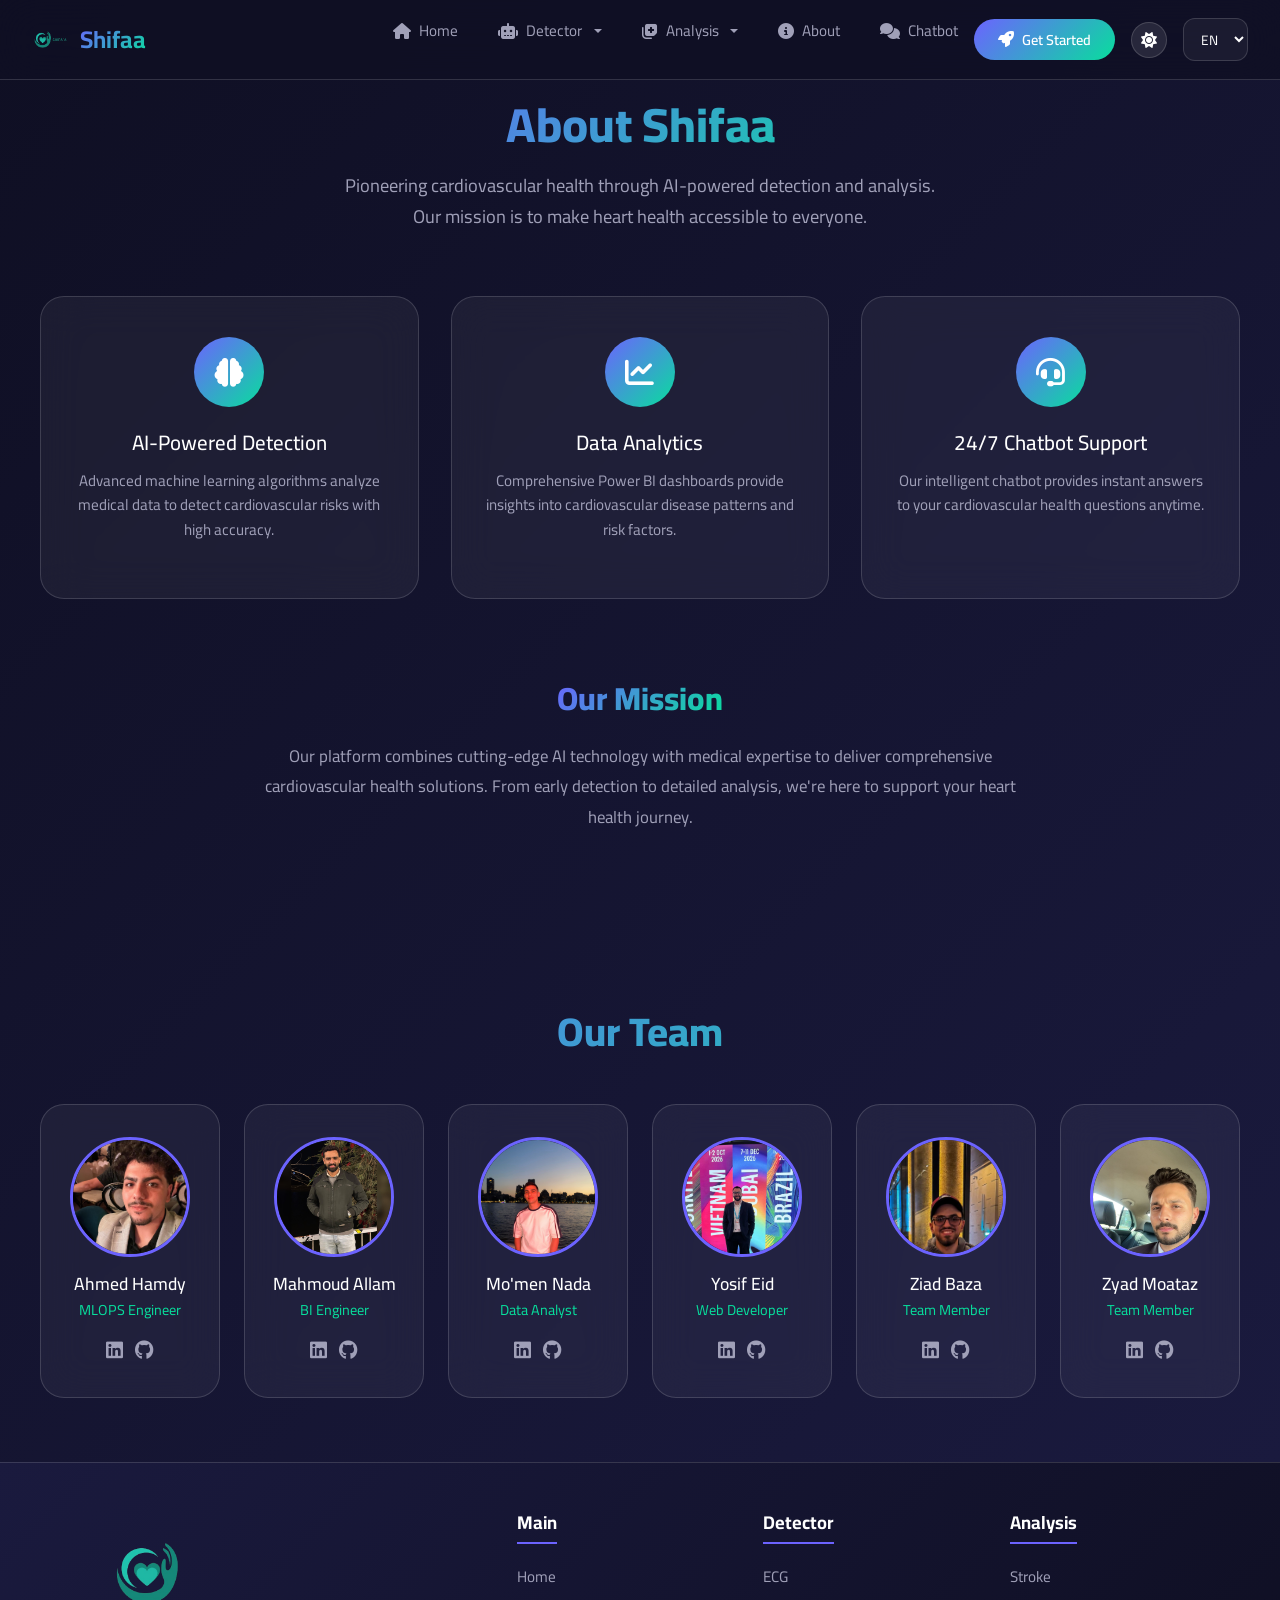
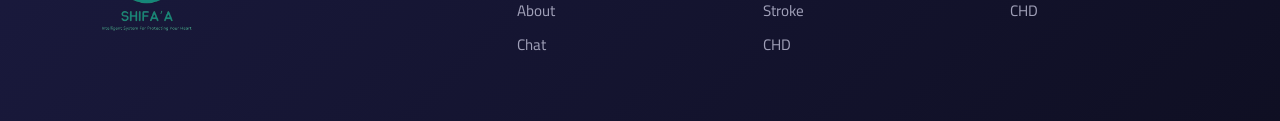
==== Application/templates/about.html @ d57472fa "Initial commit: Shifaa cardiovascular disease prediction platform Flask app with stroke/CHD/ECG-MI p" ====
<!DOCTYPE html>
<html lang="en">

<head>
    <meta charset="utf-8" />
    <title>Shifaa | About</title>
    <link rel="icon" type="image/png" href="../static/images/logo.png">
    <meta name="viewport" content="width=device-width,initial-scale=1" />
    <link rel="canonical" href="about" />
    <link rel="stylesheet" href="https://cdn.jsdelivr.net/npm/bootstrap@5.3.2/dist/css/bootstrap.min.css">
    <link rel="stylesheet" href="https://cdnjs.cloudflare.com/ajax/libs/font-awesome/6.5.1/css/all.min.css"
        integrity="sha512-DTOQO9RWCH3ppGqcWaEA1BIZOC6xxalwEsw9c2QQeAIftl+Vegovlnee1c9QX4TctnWMn13TZye+giMm8e2LwA=="
        crossorigin="anonymous" referrerpolicy="no-referrer" />
    <link rel="preconnect" href="https://fonts.googleapis.com">
    <link rel="preconnect" href="https://fonts.gstatic.com" crossorigin>
    <link href="https://fonts.googleapis.com/css2?family=Cairo:wght@300&display=swap" rel="stylesheet">
    <link rel="stylesheet" href="../static/Styles/detector.css">
    <link rel="stylesheet" href="../static/Styles/about.css">
    <script src="https://cdn.jsdelivr.net/npm/@popperjs/core@2.11.8/dist/umd/popper.min.js" integrity="sha384-I7E8VVD/ismYTF4hNIPjVp/Zjvgyol6VFvRkX/vR+Vc4jQkC+hVqc2pM8ODewa9r" crossorigin="anonymous" defer></script>
    <script src="https://cdn.jsdelivr.net/npm/bootstrap@5.3.2/dist/js/bootstrap.min.js" integrity="sha384-BBtl+eGJRgqQAUMxJ7pMwbEyER4l1g+O15P+16Ep7Q9Q+zqX6gSbd85u4mG4QzX+" crossorigin="anonymous" defer></script>
</head>

<body>
    <div class="home">
        <!-- NavBar -->
        <div class="n-wrapper" id='Navebar'>
            <div class="n-left">
                <div class="n-logo">
                    <img src="../static/images/mLogo.png" />
                    <span>Shifaa</span>
                </div>
            </div>
            <div class="n-right" id="n-right">
                <div class="u-list">
                    <ul>
                        <li><a href="/"><i class="fa-solid fa-house"></i>Home</a></li>
                        <li class="nav-item dropdown">
                            <a class="nav-link dropdown-toggle" href="#" role="button" data-bs-toggle="dropdown" aria-expanded="false">
                                <i class="fa-solid fa-robot"></i>
                                Detector
                            </a>
                            <ul class="dropdown-menu">
                                <li><a class="dropdown-item" href="/ecg_mi">ECG</a></li>
                                <li><a class="dropdown-item" href="/stroke">Stroke</a></li>
                                <li><a class="dropdown-item" href="/chd">CHD</a></li>
                            </ul>
                        </li>
                        <li class="nav-item dropdown">
                            <a class="nav-link dropdown-toggle" href="#" role="button" data-bs-toggle="dropdown" aria-expanded="false">
                                <i class="fa-solid fa-notes-medical"></i>
                                Analysis
                            </a>
                            <ul class="dropdown-menu">
                                <li><a class="dropdown-item" href="/stroke_analysis">Stroke</a></li>
                                <li><a class="dropdown-item" href="/chd_analysis">CHD</a></li>
                            </ul>
                        </li>
                        <li><a href="/about"><i class="fa-solid fa-circle-info"></i>About</a></li>
                        <li><a href="/chat"><i class="fa-solid fa-comments"></i>Chatbot</a></li>
                    </ul>
                </div>
            </div>
            <div class="n-button-wrap">
                <a href="/" class="n-button"><i class="fa-solid fa-rocket"></i> Get Started</a>
                <select class="lang-select">
                    <option value="en" selected>EN</option>
                    <option value="ar">AR</option>
                </select>
            </div>
            <button type="button" class="fa-solid fa-bars" id="menu" aria-label="Open menu"></button>
        </div>

        <!-- About Hero -->
        <div class="About">
            <div class="aboutContainer">
                <div class="aboutHero">
                    <h2 data-lng="aboutHeroTitle">About Shifaa</h2>
                    <p data-lng="aboutHeroDesc">Pioneering cardiovascular health through AI-powered detection and analysis. Our mission is to make heart health accessible to everyone.</p>
                </div>

                <div class="aboutCards">
                    <div class="aboutCard">
                        <div class="icon-wrap"><i class="fa-solid fa-brain"></i></div>
                        <h3 data-lng="aboutCard1Title">AI-Powered Detection</h3>
                        <p data-lng="aboutCard1Desc">Advanced machine learning algorithms analyze medical data to detect cardiovascular risks with high accuracy.</p>
                    </div>
                    <div class="aboutCard">
                        <div class="icon-wrap"><i class="fa-solid fa-chart-line"></i></div>
                        <h3 data-lng="aboutCard2Title">Data Analytics</h3>
                        <p data-lng="aboutCard2Desc">Comprehensive Power BI dashboards provide insights into cardiovascular disease patterns and risk factors.</p>
                    </div>
                    <div class="aboutCard">
                        <div class="icon-wrap"><i class="fa-solid fa-headset"></i></div>
                        <h3 data-lng="aboutCard3Title">24/7 Chatbot Support</h3>
                        <p data-lng="aboutCard3Desc">Our intelligent chatbot provides instant answers to your cardiovascular health questions anytime.</p>
                    </div>
                </div>

                <div class="aboutSection">
                    <h2 class="about-mission-title" data-lng="missionTitle">Our Mission</h2>
                    <p class="about-mission-text" data-lng="missionDesc">Our platform combines cutting-edge AI technology with medical expertise to deliver comprehensive cardiovascular health solutions. From early detection to detailed analysis, we're here to support your heart health journey.</p>
                </div>

                <!-- Team Section -->
                <div class="teamSection">
                    <h2 data-lng="teamTitle">Our Team</h2>
                    <div class="teamGrid">
                        <div class="teamMember">
                            <img src="../static/images/Ahmed%20Hamdy.jpeg" alt="Ahmed Hamdy" class="team-avatar-img">
                            <h4>Ahmed Hamdy</h4>
                            <p>MLOPS Engineer</p>
                            <div class="social-links">
                                <a href="#"><i class="fa-brands fa-linkedin"></i></a>
                                <a href="#"><i class="fa-brands fa-github"></i></a>
                            </div>
                        </div>
                        <div class="teamMember">
                            <img src="../static/images/Mahmoud%20Allam.jpeg" alt="Mahmoud Allam" class="team-avatar-img">
                            <h4>Mahmoud Allam</h4>
                            <p>BI Engineer</p>
                            <div class="social-links">
                                <a href="#"><i class="fa-brands fa-linkedin"></i></a>
                                <a href="#"><i class="fa-brands fa-github"></i></a>
                            </div>
                        </div>
                        <div class="teamMember">
                            <img src="../static/images/Mo'men%20Nada.jpeg" alt="Mo'men Nada" class="team-avatar-img">
                            <h4>Mo'men Nada</h4>
                            <p>Data Analyst</p>
                            <div class="social-links">
                                <a href="#"><i class="fa-brands fa-linkedin"></i></a>
                                <a href="#"><i class="fa-brands fa-github"></i></a>
                            </div>
                        </div>
                        <div class="teamMember">
                            <img src="../static/images/Yosif%20Eid.jpeg" alt="Yosif Eid" class="team-avatar-img">
                            <h4>Yosif Eid</h4>
                            <p>Web Developer</p>
                            <div class="social-links">
                                <a href="#"><i class="fa-brands fa-linkedin"></i></a>
                                <a href="#"><i class="fa-brands fa-github"></i></a>
                            </div>
                        </div>
                        <div class="teamMember">
                            <img src="../static/images/Ziad%20Baza.jpeg" alt="Ziad Baza" class="team-avatar-img">
                            <h4>Ziad Baza</h4>
                            <p>Team Member</p>
                            <div class="social-links">
                                <a href="#"><i class="fa-brands fa-linkedin"></i></a>
                                <a href="#"><i class="fa-brands fa-github"></i></a>
                            </div>
                        </div>
                        <div class="teamMember">
                            <img src="../static/images/Zyad%20Moataz.jfif" alt="Zyad Moataz" class="team-avatar-img">
                            <h4>Zyad Moataz</h4>
                            <p>Team Member</p>
                            <div class="social-links">
                                <a href="#"><i class="fa-brands fa-linkedin"></i></a>
                                <a href="#"><i class="fa-brands fa-github"></i></a>
                            </div>
                        </div>
                    </div>
                </div>
            </div>
        </div>

        <!-- Footer -->
        <div class="footer">
            <div class="footer-container">
                <div class="left">
                    <img src="../static/images/logo2.png" alt="Shifaa Logo" />
                </div>
                <div class="mid">
                    <h5>Main</h5>
                    <ul>
                        <li><a href="/">Home</a></li>
                        <li><a href="/about">About</a></li>
                        <li><a href="/chat">Chat</a></li>
                    </ul>
                </div>
                <div class="right">
                    <h5>Detector</h5>
                    <ul>
                        <li><a href="/ecg_mi">ECG</a></li>
                        <li><a href="/stroke">Stroke</a></li>
                        <li><a href="/chd">CHD</a></li>
                    </ul>
                </div>
                <div class="right">
                    <h5>Analysis</h5>
                    <ul>
                        <li><a href="/stroke_analysis">Stroke</a></li>
                        <li><a href="/chd_analysis">CHD</a></li>
                    </ul>
                </div>
            </div>
        </div>
    </div>
    <script src="../static/Scripts/script.js"></script>
</body>
</html>
---- Application/static/Styles/detector.css ----
/* Modern Detector Page Styles */

:root {
  --primary: #6c63ff;
  --primary-dark: #5a52d5;
  --primary-light: #8b83ff;
  --accent: #08de9d;
  --accent-teal: #08de9d;
  --accent-light: #8b83ff;
  --border-color: rgba(255, 255, 255, 0.15);
  --bg-surface: rgba(255, 255, 255, 0.05);
  --bg-primary: #0f0f23;
  --bg-secondary: #1a1a3e;
  --bg-card: rgba(255, 255, 255, 0.05);
  --bg-glass: rgba(255, 255, 255, 0.1);
  --bg-glass-hover: rgba(255, 255, 255, 0.15);
  --text-primary: #ffffff;
  --text-secondary: #a0a0b8;
  --text-muted: #5a5a7a;
  --border-glass: rgba(255, 255, 255, 0.15);
  --shadow-sm: 0 2px 8px rgba(0, 0, 0, 0.3);
  --shadow-md: 0 4px 20px rgba(0, 0, 0, 0.4);
  --shadow-lg: 0 8px 40px rgba(0, 0, 0, 0.5);
  --shadow-glass: 0 8px 32px rgba(0, 0, 0, 0.3);
  --gradient-primary: linear-gradient(135deg, #6c63ff, #08de9d);
  --gradient-hero: linear-gradient(135deg, #1a1a3e 0%, #0f0f23 50%, #1a0a2e 100%);
  --gradient-card: linear-gradient(145deg, rgba(255,255,255,0.08), rgba(255,255,255,0.02));
  --radius-sm: 12px;
  --radius-md: 16px;
  --radius-lg: 24px;
  --transition: all 0.3s cubic-bezier(0.4, 0, 0.2, 1);
}

/* Icon wrap size control - for form headers */
.icon-wrap {
  width: 56px;
  height: 56px;
  display: flex;
  align-items: center;
  justify-content: center;
}

/* Default SVG icon size in icon-wrap */
.icon-wrap svg {
  width: 36px;
  height: 36px;
  max-width: 100%;
  max-height: 100%;
}

/* Home page service icons - larger */
.home-icons .icon-wrap {
  width: 64px;
  height: 64px;
}

.home-icons .icon-wrap svg {
  width: 48px;
  height: 48px;
}

/* Navbar icon cap */
.n-wrapper i {
  font-size: 1rem;
  line-height: 1;
}

* {
  margin: 0;
  padding: 0;
  box-sizing: border-box;
}

html {
  /* Prevent fixed navbar (80px) from hiding scroll targets */
  scroll-padding-top: 90px;
}

body {
  width: 100%;
  min-height: 100vh;
  display: block;
  background: var(--bg-primary);
  color: var(--text-primary);
  font-family: 'Cairo', sans-serif;
  -webkit-font-smoothing: antialiased;
  scroll-behavior: smooth;
}

/* Main wrapper — overflow-x clipped here, NOT on body, to avoid iOS Safari
   bug where overflow:hidden on body silently eats touch events below the fold */
.home {
  width: 100%;
  overflow-x: hidden;
  display: flex;
  flex-direction: column;
  min-height: 100vh;
}

::-webkit-scrollbar {
  width: 8px;
}
::-webkit-scrollbar-track {
  background: var(--bg-primary);
}
::-webkit-scrollbar-thumb {
  background: var(--primary);
  border-radius: 4px;
}

/* Navbar */
.n-wrapper {
  height: 80px;
  width: 100%;
  display: flex;
  justify-content: space-between;
  align-items: center;
  padding: 0 2rem;
  position: fixed;
  top: 0;
  left: 0;
  z-index: 999;
  background: rgba(15, 15, 35, 0.8);
  backdrop-filter: blur(20px);
  -webkit-backdrop-filter: blur(20px);
  border-bottom: 1px solid var(--border-glass);
  transition: var(--transition);
}

.n-wrapper.scrolled {
  background: rgba(15, 15, 35, 0.95);
  box-shadow: var(--shadow-md);
}

.n-left {
  flex: 2;
  align-items: center;
  display: flex;
  gap: 1.5rem;
}

.n-logo {
  display: flex;
  align-items: center;
  justify-content: center;
  gap: 0.5rem;
}

.n-logo img {
  width: 40px;
  height: 40px;
  border-radius: 12px;
  object-fit: cover;
}

.n-logo span {
  font-size: 1.5rem;
  font-weight: 700;
  background: var(--gradient-primary);
  -webkit-background-clip: text;
  -webkit-text-fill-color: transparent;
  background-clip: text;
}

.u-list {
  flex: 10;
}

.u-list > ul {
  display: flex;
  gap: 0.5rem;
  list-style: none;
  align-items: center;
}

.u-list > ul > li > a {
  text-decoration: none;
  color: var(--text-secondary);
  padding: 0.5rem 1rem;
  border-radius: var(--radius-sm);
  transition: var(--transition);
  font-size: 0.95rem;
  display: flex;
  align-items: center;
  gap: 0.5rem;
}

.u-list > ul > li > a:hover {
  color: var(--text-primary);
  background: var(--bg-glass);
  transform: translateY(-1px);
}

.n-button-wrap {
  display: flex;
  align-items: center;
  gap: 1rem;
}

.n-button {
  background: var(--gradient-primary);
  color: white;
  border: none;
  padding: 0.6rem 1.5rem;
  border-radius: 50px;
  font-size: 0.9rem;
  font-weight: 600;
  cursor: pointer;
  transition: var(--transition);
  text-decoration: none;
  display: inline-flex;
  align-items: center;
  gap: 0.5rem;
}

.n-button:hover {
  transform: translateY(-2px);
  box-shadow: 0 4px 15px rgba(108, 99, 255, 0.4);
}

.lang-select {
  background: rgba(255, 255, 255, 0.05);
  color: var(--text-primary);
  border: 1px solid var(--border-glass);
  padding: 0.4rem 0.8rem;
  border-radius: var(--radius-sm);
  font-size: 0.85rem;
  cursor: pointer;
  outline: none;
  transition: var(--transition);
}

.lang-select:focus {
  border-color: var(--primary);
  box-shadow: 0 0 0 2px rgba(108, 99, 255, 0.2);
}

.lang-select option {
  background: var(--bg-secondary);
  color: white;
}

#menu {
  display: none;
  font-size: 1.5rem;
  color: var(--text-primary);
  cursor: pointer;
  background: none;
  border: none;
  padding: 0.5rem;
  border-radius: var(--radius-sm);
  transition: var(--transition);
}

#menu:hover {
  background: var(--bg-glass);
}

/* Bootstrap dropdown dark theme override */
.dropdown-menu {
  background: rgba(15, 15, 35, 0.98);
  border: 1px solid var(--border-glass);
  backdrop-filter: blur(20px);
  -webkit-backdrop-filter: blur(20px);
  box-shadow: var(--shadow-glass);
  border-radius: var(--radius-md);
}

.dropdown-menu .dropdown-item {
  color: var(--text-secondary);
  font-family: 'Cairo', sans-serif;
  padding: 0.6rem 1.2rem;
  transition: var(--transition);
}

.dropdown-menu .dropdown-item:hover,
.dropdown-menu .dropdown-item:focus {
  background: var(--bg-glass);
  color: var(--text-primary);
  border-radius: var(--radius-sm);
}

.intro-svg {
  width: 450px;
  height: auto;
}

/* Hero Section */
.intro {
  display: flex;
  height: 100vh;
  min-height: 700px;
  width: 100%;
  position: relative;
  overflow: hidden;
  background: linear-gradient(135deg, rgba(15,15,35,0.95), rgba(26,26,62,0.95));
}

.intro::before {
  content: '';
  position: absolute;
  top: -50%;
  right: -10%;
  width: 600px;
  height: 600px;
  background: radial-gradient(circle, rgba(108, 99, 255, 0.15), transparent 70%);
  border-radius: 50%;
  z-index: 0;
}

.intro::after {
  content: '';
  position: absolute;
  bottom: -30%;
  left: -5%;
  width: 400px;
  height: 400px;
  background: radial-gradient(circle, rgba(8, 222, 157, 0.1), transparent 70%);
  border-radius: 50%;
  z-index: 0;
}

.flex-item {
  position: relative;
  z-index: 1;
}

.i-left {
  display: flex;
  flex: 7;
  flex-direction: column;
  justify-content: center;
  padding: 2rem 4rem;
  gap: 1.5rem;
}

.i-name {
  display: flex;
  flex-direction: column;
  gap: 0.8rem;
}

.i-name > span:nth-child(1) {
  font-size: 3.5rem;
  font-weight: 800;
  letter-spacing: -0.5px;
  background: linear-gradient(135deg, #ffffff 0%, #6c63ff 50%, #08de9d 100%);
  -webkit-background-clip: text;
  -webkit-text-fill-color: transparent;
  background-clip: text;
  line-height: 1.2;
}

.i-name > span:nth-child(2) {
  font-size: 3.5rem;
  font-weight: 800;
  letter-spacing: -0.5px;
  background: linear-gradient(135deg, #08de9d, #0ea5e9);
  -webkit-background-clip: text;
  -webkit-text-fill-color: transparent;
  background-clip: text;
  line-height: 1.2;
}

.i-name > span:nth-child(3) {
  font-size: 1.15rem;
  color: var(--text-secondary);
  max-width: 500px;
  line-height: 1.7;
  margin-top: 0.5rem;
}

.i-button {
  width: fit-content;
  padding: 0.9rem 2.5rem;
  background: var(--gradient-primary);
  border-radius: 50px;
  font-size: 1.1rem;
  font-weight: 600;
  color: white;
  border: none;
  cursor: pointer;
  transition: var(--transition);
  text-decoration: none;
  display: inline-flex;
  align-items: center;
  gap: 0.5rem;
  margin-top: 1rem;
  position: relative; /* needed so ::before shine is contained */
  overflow: hidden;
}

.i-button::before {
  content: '';
  position: absolute;
  top: 0;
  left: -100%;
  width: 100%;
  height: 100%;
  background: linear-gradient(90deg, transparent, rgba(255,255,255,0.2), transparent);
  transition: 0.5s;
}

.i-button:hover::before {
  left: 100%;
}

.i-button:hover {
  transform: translateY(-3px);
  box-shadow: 0 8px 25px rgba(108, 99, 255, 0.4);
}

.i-right {
  flex: 5;
  position: relative;
  display: flex;
  align-items: center;
  justify-content: center;
}

.i-right::before {
  content: '';
  position: absolute;
  width: 450px;
  height: 450px;
  background: var(--gradient-primary);
  border-radius: 50%;
  filter: blur(80px);
  opacity: 0.3;
  z-index: 0;
}

#introImg {
  width: 450px;
  height: auto;
  position: relative;
  z-index: 1;
  animation: float 6s ease-in-out infinite;
}

@keyframes float {
  0%, 100% { transform: translateY(0px); }
  50% { transform: translateY(-20px); }
}

/* Services */
#Services {
  padding: 5rem 2rem;
  display: flex;
  flex-direction: column;
  align-items: center;
  position: relative;
}

#Services::before {
  content: '';
  position: absolute;
  top: 0;
  left: 0;
  right: 0;
  height: 1px;
  background: linear-gradient(90deg, transparent, var(--primary), transparent);
}

.Services-Sheader {
  text-align: center;
  margin-bottom: 3rem;
  padding-top: 5rem;
}

.Services-Sheader .Services-h {
  font-size: 2.5rem;
  font-weight: 800;
  background: var(--gradient-primary);
  -webkit-background-clip: text;
  -webkit-text-fill-color: transparent;
  background-clip: text;
  margin-bottom: 0.5rem;
}

.Services-Sheader .Services-p {
  font-size: 1.15rem;
  color: var(--text-secondary);
  font-weight: 400;
}

.Services-container {
  display: grid;
  grid-template-columns: repeat(2, 1fr);
  gap: 2rem;
  max-width: 1200px;
  width: 100%;
}

.oneServices {
  background: var(--bg-card);
  backdrop-filter: blur(20px);
  border: 1px solid var(--border-glass);
  border-radius: var(--radius-lg);
  padding: 2rem 1.5rem;
  display: flex;
  flex-direction: column;
  align-items: center;
  text-align: center;
  transition: var(--transition);
  position: relative;
  overflow: hidden;
}

.oneServices::before {
  content: '';
  position: absolute;
  top: 0;
  left: 0;
  right: 0;
  height: 3px;
  background: var(--gradient-primary);
  opacity: 0;
  transition: var(--transition);
}

.oneServices:hover {
  transform: translateY(-8px);
  background: var(--bg-glass-hover);
  border-color: rgba(108, 99, 255, 0.3);
  box-shadow: 0 12px 40px rgba(108, 99, 255, 0.15);
}

.oneServices:hover::before {
  opacity: 1;
}

.Services-header {
  font-size: 1.3rem;
  font-weight: 700;
  color: var(--text-primary);
  margin-top: 0.5rem;
  margin-bottom: 0.5rem;
}

.Services-details {
  color: var(--text-secondary);
  font-size: 0.9rem;
  line-height: 1.6;
  max-width: 250px;
}

.S-btn,
a.S-btn {
  margin-top: 1.2rem;
  padding: 0.6rem 1.8rem;
  background: transparent;
  border: 1px solid var(--primary);
  color: var(--primary-light);
  border-radius: 50px;
  font-size: 0.9rem;
  font-weight: 600;
  cursor: pointer;
  transition: var(--transition);
  text-decoration: none;
  display: inline-block;
  text-align: center;
}

.S-btn:hover {
  background: var(--gradient-primary);
  color: white;
  border-color: transparent;
  transform: translateY(-2px);
  box-shadow: 0 4px 15px rgba(108, 99, 255, 0.3);
}

/* Form */
.stroke-form-wrapper {
  display: flex;
  justify-content: center;
  padding: 2rem;
}

.stroke-form-card {
  max-width: 600px;
  width: 100%;
  padding: 2.5rem;
  border-radius: var(--radius-lg);
  background: var(--bg-card);
  backdrop-filter: blur(20px);
  border: 1px solid var(--border-glass);
  box-shadow: var(--shadow-glass);
}

.form-header {
  text-align: center;
  margin-bottom: 1.5rem;
}

.form-group {
  margin-bottom: 1rem;
}

.form-group label {
  color: var(--text-secondary);
  font-size: 1rem;
  font-weight: 600;
  margin-bottom: 0.4rem;
  align-self: flex-start;
  display: flex;
  align-items: center;
  gap: 5px;
  min-height: 25px;
}

.form-group label i {
  color: var(--accent-teal);
}

.form-group input,
.form-group select {
  width: 100%;
  padding: 0.8rem 1.2rem;
  border-radius: var(--radius-sm);
  border: 1px solid rgba(255, 255, 255, 0.3);
  background: rgba(255, 255, 255, 0.12);
  color: var(--text-primary);
  font-size: 1rem;
  font-family: inherit;
  margin-top: 0.3rem;
  transition: border-color 0.3s ease, box-shadow 0.3s ease;
  outline: none;
  min-height: 45px;
}

.form-group select {
  background-color: #1a1a3e;
  cursor: pointer;
}

.form-group select option {
  background-color: #1a1a3e;
  color: var(--text-primary);
}

.form-group input:focus,
.form-group select:focus {
  border-color: var(--primary);
  box-shadow: 0 0 0 3px rgba(108, 99, 255, 0.2);
  color: var(--text-primary);
  background-color: rgba(255, 255, 255, 0.18);
  outline: none;
}

.form-group select:focus {
  background-color: #1a1a3e;
}

.form-group input::placeholder {
  color: var(--text-muted);
}

/* Hide browser number-input spin buttons so they don't clash with dark theme */
.form-group input[type="number"]::-webkit-outer-spin-button,
.form-group input[type="number"]::-webkit-inner-spin-button {
  -webkit-appearance: none;
  margin: 0;
}
.form-group input[type="number"] {
  -moz-appearance: textfield;
}

.form-submit-btn,
.submit-btn {
  width: 100%;
  padding: 1rem;
  border-radius: var(--radius-sm);
  background: var(--gradient-primary);
  color: white;
  border: none;
  font-size: 1rem;
  font-weight: 700;
  cursor: pointer;
  transition: var(--transition);
  margin-top: 1.5rem;
  display: flex;
  align-items: center;
  justify-content: center;
  gap: 0.5rem;
}

.form-submit-btn:hover,
.submit-btn:hover {
  box-shadow: 0 6px 20px rgba(108, 99, 255, 0.3);
  transform: translateY(-2px);
}

/* Result */
.Result {
  display: flex;
  flex-direction: column;
  align-items: center;
  padding: 3rem 2rem;
  position: relative;
}

.Result h1 {
  font-size: 2rem;
  font-weight: 800;
  margin-bottom: 1.5rem;
  background: var(--gradient-primary);
  -webkit-background-clip: text;
  -webkit-text-fill-color: transparent;
  background-clip: text;
  display: block;
}

.checkResult {
  width: 80%;
  max-width: 700px;
  min-height: 150px;
  padding: 2rem;
  border-radius: var(--radius-lg);
  background: var(--bg-glass);
  backdrop-filter: blur(20px);
  border: 1px solid var(--border-glass);
  box-shadow: var(--shadow-glass);
}

.checkResult p {
  font-size: 1.15rem;
  color: var(--text-primary);
  line-height: 1.6;
  font-weight: 600;
}

/* Doctor Cards */
.doctors {
  max-width: 1200px;
  margin: 0 auto;
  padding-top: 3rem;
  width: 100%;
}

.doctorsContainer {
  display: flex;
  flex-direction: column;
  align-items: center;
  justify-content: center;
  width: 100%;
}

.doctors-heading {
  font-size: 2.5rem;
  margin-top: 2rem;
  background: var(--gradient-primary);
  -webkit-background-clip: text;
  -webkit-text-fill-color: transparent;
  background-clip: text;
}

.doctors-title {
  font-size: 3rem;
  margin-top: -1rem;
  color: var(--text-primary);
}

.doctors-title span {
  color: var(--accent);
}

.doctor-price {
  color: var(--accent) !important;
  font-weight: 700;
}

/* Hero Section */
.hero-cta {
  display: flex;
  gap: 0.9rem;
  flex-wrap: wrap;
  margin-top: 0.2rem;
}

.btn-ai-doctor {
  border-radius: 50px;
  padding: 0.9rem 1.6rem;
  color: #00e5b0;
  border: 1px solid rgba(0,229,176,0.55);
  text-decoration: none;
  backdrop-filter: blur(10px);
  background: rgba(0,229,176,0.04);
  transition: var(--transition);
  font-size: 0.95rem;
  font-weight: 600;
}

.btn-ai-doctor:hover {
  background: rgba(0,229,176,0.1);
  transform: translateY(-2px);
}

.hero-trust {
  display: flex;
  gap: 0.75rem;
  flex-wrap: wrap;
  margin-top: 1.1rem;
}

.trust-card {
  padding: 0.6rem 0.85rem;
  border-radius: 16px;
  border: 1px solid rgba(255,255,255,0.12);
  background: rgba(255,255,255,0.04);
  backdrop-filter: blur(10px);
  display: flex;
  align-items: center;
  gap: 0.5rem;
  font-size: 0.9rem;
}

.trust-card span {
  font-weight: 700;
  color: var(--text-primary);
}

/* Slider */
.swiper-container {
  width: 90%;
  max-width: 1200px;
  margin: 2rem auto 0;
  overflow: visible;
}

.swiper-slide {
  background: var(--bg-card);
  backdrop-filter: blur(20px);
  border: 1px solid var(--border-glass);
  border-radius: var(--radius-lg);
  overflow: hidden;
  height: auto;
  transition: var(--transition);
  display: flex;
  flex-direction: column;
  align-items: center;
}

.swiper-slide:hover {
  transform: translateY(-8px) scale(1.02);
  box-shadow: var(--shadow-lg);
  border-color: rgba(108, 99, 255, 0.3);
}

.swiper-slide img {
  width: 100%;
  height: 200px;
  object-fit: cover;
  border-bottom: 1px solid var(--border-glass);
}

.swiper-slide .card-content {
  padding: 1.5rem;
  text-align: center;
  width: 100%;
}

.card-content h2 {
  font-size: 1.2rem;
  font-weight: 700;
  color: var(--text-primary);
  margin-bottom: 0.8rem;
}

.card-content p {
  color: var(--text-secondary);
  font-size: 0.9rem;
  margin-bottom: 0.3rem;
}

.card-btn {
  background: var(--gradient-primary);
  color: white;
  border: none;
  border-radius: var(--radius-sm);
  width: 100%;
  height: 42px;
  font-weight: 600;
  font-size: 0.95rem;
  cursor: pointer;
  transition: var(--transition);
  margin-top: 1rem;
}

.card-btn:hover {
  box-shadow: 0 4px 15px rgba(108, 99, 255, 0.4);
  transform: translateY(-2px);
}

.swiper-pagination {
  position: relative;
  bottom: -30px;
}

.swiper-pagination-bullet {
  background: var(--primary) !important;
  width: 10px;
  height: 10px;
  opacity: 0.4;
}

.swiper-pagination-bullet-active {
  opacity: 1;
  box-shadow: 0 0 8px rgba(108, 99, 255, 0.6);
}

/* Image Upload (ECG) */
#imageUpload {
  width: 100%;
  max-width: 280px;
  margin: 0 auto;
  padding: 0.7rem;
  border-radius: var(--radius-md);
  border: 1px solid var(--border-glass);
  background: var(--bg-card);
  color: var(--text-secondary);
  cursor: pointer;
  transition: var(--transition);
}

#imageUpload:hover {
  border-color: rgba(108, 99, 255, 0.7);
  background: var(--bg-glass);
}

#previewImage {
  max-height: 200px;
  border-radius: var(--radius-md);
  box-shadow: var(--shadow-md);
  margin: 1rem auto 0;
  display: none;
  width: 100%;
  object-fit: contain;
}

.ecg-upload-label {
  display: inline-flex;
  align-items: center;
  justify-content: center;
  gap: 10px;
  cursor: pointer;
  padding: 0.9rem 1.2rem;
  border-radius: var(--radius-md);
  border: 2px dashed var(--border-color);
  background: rgba(255,255,255,0.04);
  color: var(--text-secondary);
  width: 100%;
  max-width: 420px;
  margin: 0 auto 0.75rem;
  transition: var(--transition);
}

.ecg-upload-label i {
  color: var(--accent-teal);
  font-size: 1.35rem;
}

.ecg-upload-label span {
  font-weight: 700;
}

.ecg-upload-label:hover {
  border-color: var(--primary);
  background: rgba(255,255,255,0.08);
}

.upload-meta {
  margin-top: 0.5rem;
  font-size: 0.92rem;
  color: var(--text-secondary);
  min-height: 1.2em;
  text-align: center;
}

.upload-meta[data-type="error"] {
  color: #fb7185;
}

.upload-meta[data-type="ok"] {
  color: #34d399;
}

.form-group.drag-over {
  outline: 2px solid rgba(108, 99, 255, 0.35);
  outline-offset: 4px;
}

.preview-wrap {
  width: 100%;
  display: flex;
  justify-content: center;
}


/* ECG form specific styles */
.stroke-form-icon {
    width: 60px;
    height: 60px;
}

.ecg-form-title {
    margin-bottom: 1.5rem;
    color: var(--text-primary);
    font-size: 1.4rem;
    text-align: center;
}

.ecg-upload-group {
    margin-bottom: 1.5rem;
    text-align: center;
}

/* Footer */
.footer {
  width: 100%;
  background: linear-gradient(135deg, var(--bg-secondary), var(--bg-primary));
  border-top: 1px solid var(--border-glass);
}

.footer-container {
  display: grid;
  grid-template-columns: 2fr 1fr 1fr 1fr;
  gap: 3rem;
  max-width: 1200px;
  margin: 0 auto;
  padding: 3rem 2rem;
  align-items: start;
}

.footer .left {
  display: flex;
  flex-direction: column;
  align-items: flex-start;
  gap: 0.5rem;
}

.footer .left img {
  width: 150px;
  height: auto;
}

.footer .mid h5,
.footer .right h5 {
  font-size: 1.15rem;
  font-weight: 700;
  color: var(--text-primary);
  margin-bottom: 1.2rem;
  padding-bottom: 0.5rem;
  border-bottom: 2px solid var(--primary);
  display: inline-block;
}

.footer .mid ul,
.footer .right ul {
  list-style: none;
  padding: 0;
}

.footer .mid li,
.footer .right li {
  margin-bottom: 0.6rem;
}

.footer .mid a,
.footer .right a {
  color: var(--text-secondary);
  text-decoration: none;
  transition: var(--transition);
  font-size: 0.95rem;
}

.footer .mid a:hover,
.footer .right a:hover {
  color: var(--accent-teal);
  padding-left: 5px;
}

.chart-divider svg {
    max-width: 100%;
    height: auto;
}

/* How Detector Works Section */
.Detector-work {
    padding: 5rem 2rem;
    display: flex;
    justify-content: center;
    background: var(--bg-primary);
}

.dtwContainer {
    max-width: 1200px;
    width: 100%;
}

.dtwContainer h1 {
    text-align: center;
    font-size: 2.5rem;
    font-weight: 800;
    background: var(--gradient-primary);
    -webkit-background-clip: text;
    -webkit-text-fill-color: transparent;
    background-clip: text;
    margin-bottom: 3rem;
}

.dtwBody {
    display: flex;
    flex-direction: column;
    gap: 3rem;
}

.parts {
    display: flex;
    gap: 3rem;
    align-items: center;
}

.parts:nth-child(odd) {
    flex-direction: row;
}

.order-item {
    flex-direction: row-reverse;
}

.partLeft {
    flex: 1;
    display: flex;
    flex-direction: column;
    gap: 1rem;
}

.partLeft h3 {
    font-size: 1.5rem;
    font-weight: 700;
    color: var(--text-primary);
    display: flex;
    align-items: center;
}

.partInfo ul {
    list-style: none;
    padding: 0;
}

.partInfo li {
    color: var(--text-secondary);
    font-size: 1rem;
    line-height: 1.7;
    position: relative;
    padding-left: 1.2rem;
}

.partInfo li::before {
    content: "•";
    color: var(--accent);
    position: absolute;
    left: 0;
}

.partRight {
    flex: 1;
    display: flex;
    justify-content: center;
}

.partRight svg {
    width: 300px;
    height: 300px;
    max-width: 100%;
}

/* Responsive: How Detector Works */
@media screen and (max-width: 768px) {
    .parts,
    .order-item {
        flex-direction: column !important;
    }

    .partRight svg {
        width: 220px;
        height: 220px;
    }
}

/* Chart/Dashboard Section (used in analysis pages) */
.chart-section {
    padding: 5rem 2rem 3rem;
    max-width: 1200px;
    margin: 0 auto;
}

.chart-card {
    background: var(--bg-card);
    backdrop-filter: blur(20px);
    border: 1px solid var(--border-glass);
    border-radius: var(--radius-lg);
    padding: 2.5rem;
    box-shadow: var(--shadow-glass);
}

.chart-title {
    text-align: center;
    font-size: 2rem;
    font-weight: 800;
    margin-bottom: 2rem;
    background: var(--gradient-primary);
    -webkit-background-clip: text;
    -webkit-text-fill-color: transparent;
    background-clip: text;
}

.chart-title i {
    -webkit-text-fill-color: var(--accent);
}

.chart-image {
    max-width: 100%;
    margin: 0 auto;
    border-radius: var(--radius-md);
    box-shadow: var(--shadow-md);
}

.chart-divider {
    margin-top: 2rem;
    display: flex;
    justify-content: center;
}

.chart-divider svg {
    max-width: 100%;
    height: auto;
}

/* Responsive */
@media screen and (max-width: 768px) {
  .n-wrapper { padding: 0 1rem; height: 70px; }
  .n-logo svg { width: 30px; height: 30px; }
  .n-logo span { font-size: 1.2rem; }
  .u-list > ul { display: none; }
  .n-button-wrap { display: none; }
  .lang-select { display: none; }
  #menu { display: block; }

  .n-wrapper #n-right {
    display: none;
    position: absolute;
    top: 100%;
    right: 0;
    width: 280px;
    background: rgba(15, 15, 35, 0.98);
    backdrop-filter: blur(20px);
    border: 1px solid var(--border-glass);
    padding: 1rem;
    border-radius: 0 0 var(--radius-md) 0;
  }

  .n-wrapper #n-right.open { display: block; }
  .n-wrapper #n-right ul { flex-direction: column; }
  .n-wrapper #n-right ul li a {
    padding: 0.8rem 1rem;
    border-radius: var(--radius-sm);
    width: 100%;
  }

  .intro {
    flex-direction: column;
    height: auto;
    min-height: 100vh;
    padding: 7rem 1.5rem 4rem;
    text-align: center;
  }

  .i-left { padding: 1rem; flex: none; }
  .i-name > span:nth-child(1),
  .i-name > span:nth-child(2) { font-size: 2.2rem; }
  .i-name > span:nth-child(3) { font-size: 1rem; max-width: 100%; }
  .i-button { margin: 1rem auto 0; }
  .i-right { min-height: 300px; margin-top: 2rem; }
  #introImg { width: 280px; }

  .Services-container {
    grid-template-columns: repeat(2, 1fr);
    gap: 1rem;
    max-width: 100%;
    padding: 0 1rem;
  }

  .swiper-container { width: 100%; }
  .swiper-slide { width: 100%; }

  .footer-container {
    grid-template-columns: 1fr 1fr;
    gap: 2rem;
    padding: 2rem 1.5rem;
  }

  .footer .left img {
    width: 120px;
  }
}

@media screen and (max-width: 480px) {
  .i-name > span:nth-child(1),
  .i-name > span:nth-child(2) { font-size: 1.8rem; }
  .Services-container { grid-template-columns: 1fr; }
  .footer-container { grid-template-columns: 1fr; }
}

/* RTL (Arabic) support */
[dir="rtl"] .n-logo { flex-direction: row-reverse; }
[dir="rtl"] .u-list ul { flex-direction: row-reverse; }
[dir="rtl"] .n-button-wrap { flex-direction: row-reverse; }
[dir="rtl"] .form-group label { flex-direction: row-reverse; justify-content: flex-end; }
[dir="rtl"] .submit-btn,
[dir="rtl"] .form-submit-btn { flex-direction: row-reverse; }
[dir="rtl"] .i-name { text-align: right; }
[dir="rtl"] .Services-Sheader { text-align: right; }
[dir="rtl"] .footer-container { direction: rtl; }
[dir="rtl"] .footer-container ul { padding-right: 0; }

/* ═══════════════════════════════════════════════════════════
   LIGHT MODE  —  applied when <html class="light-mode">
   ═══════════════════════════════════════════════════════════ */

html.light-mode {
    --bg-primary:      #f0f2ff;
    --bg-secondary:    #e4e8f8;
    --bg-card:         rgba(108, 99, 255, 0.05);
    --bg-glass:        rgba(108, 99, 255, 0.08);
    --bg-glass-hover:  rgba(108, 99, 255, 0.14);
    --bg-surface:      rgba(0, 0, 0, 0.03);
    --bg-surface-hover: rgba(108, 99, 255, 0.1);
    --text-primary:    #1a1a3e;
    --text-secondary:  #3a3a6a;
    --text-muted:      #7070a0;
    --border-color:    rgba(0, 0, 0, 0.1);
    --border-glass:    rgba(0, 0, 0, 0.12);
    --shadow-sm:   0 2px 8px rgba(0, 0, 0, 0.07);
    --shadow-md:   0 4px 20px rgba(0, 0, 0, 0.1);
    --shadow-lg:   0 8px 40px rgba(0, 0, 0, 0.14);
    --shadow-glass: 0 8px 32px rgba(0, 0, 0, 0.08);
    --gradient-hero: linear-gradient(135deg, #e4e8f8 0%, #f0f2ff 50%, #ede8ff 100%);
    --gradient-card: linear-gradient(145deg, rgba(108,99,255,0.07), rgba(108,99,255,0.02));
    color-scheme: light;
}

/* Navbar */
html.light-mode .n-wrapper {
    background: rgba(240, 242, 255, 0.88) !important;
    border-bottom-color: rgba(0, 0, 0, 0.1);
}
html.light-mode .n-wrapper.scrolled {
    background: rgba(240, 242, 255, 0.97) !important;
}

/* Mobile nav panel (hardcoded dark rgba in both CSS and inline JS) */
html.light-mode .n-wrapper #n-right {
    background: rgba(240, 242, 255, 0.98) !important;
}

/* Hero section */
html.light-mode .intro {
    background: linear-gradient(135deg, rgba(228, 232, 248, 0.95), rgba(240, 242, 255, 0.95));
}

/* First hero title: #ffffff is invisible on light background */
html.light-mode .i-name > span:nth-child(1) {
    background: linear-gradient(135deg, #1a1a3e 0%, #6c63ff 60%, #08de9d 100%);
    -webkit-background-clip: text;
    -webkit-text-fill-color: transparent;
    background-clip: text;
}

/* Dropdown menus */
html.light-mode .dropdown-menu {
    background: rgba(240, 242, 255, 0.99) !important;
    border-color: rgba(0, 0, 0, 0.1) !important;
}
html.light-mode .dropdown-item {
    color: var(--text-secondary) !important;
}
html.light-mode .dropdown-item:hover {
    background: rgba(108, 99, 255, 0.08) !important;
    color: var(--text-primary) !important;
}

/* Lang select */
html.light-mode .lang-select {
    background: rgba(108, 99, 255, 0.08);
    color: var(--text-primary);
    border-color: rgba(0, 0, 0, 0.12);
}
html.light-mode .lang-select option {
    background: #e4e8f8;
    color: #1a1a3e;
}

/* Form inputs — override hardcoded #1a1a3e dark selects */
html.light-mode .form-group input,
html.light-mode .form-group select {
    background: #ffffff;
    border-color: rgba(0, 0, 0, 0.15);
    color: #1a1a3e;
}
html.light-mode .form-group select,
html.light-mode .form-group select:focus {
    background-color: #ffffff !important;
    color: #1a1a3e !important;
}
html.light-mode .form-group select option {
    background-color: #ffffff;
    color: #1a1a3e;
}
html.light-mode .form-group input:focus,
html.light-mode .form-group select:focus {
    border-color: var(--primary) !important;
    box-shadow: 0 0 0 3px rgba(108, 99, 255, 0.15) !important;
    background-color: #ffffff !important;
    color: #1a1a3e !important;
}

/* Bootstrap .form-control (used on CHD/ECG pages) */
html.light-mode .form-control {
    background: #ffffff !important;
    color: #1a1a3e !important;
    border-color: rgba(0, 0, 0, 0.15) !important;
}
html.light-mode .form-control:focus {
    background: #ffffff !important;
    box-shadow: 0 0 0 3px rgba(108, 99, 255, 0.15) !important;
}

/* Trust cards (stroke hero) */
html.light-mode .trust-card {
    border-color: rgba(108, 99, 255, 0.2);
    background: rgba(108, 99, 255, 0.06);
}

/* ECG upload drop zone */
html.light-mode .ecg-upload-label {
    background: rgba(108, 99, 255, 0.05);
}
html.light-mode .ecg-upload-label:hover {
    background: rgba(108, 99, 255, 0.1);
}

/* Theme toggle button — base styles (work on both dark and light) */
.theme-toggle-btn {
    background: var(--bg-glass);
    border: 1px solid var(--border-glass);
    color: var(--text-primary);
    width: 36px;
    height: 36px;
    border-radius: 50%;
    display: flex;
    align-items: center;
    justify-content: center;
    cursor: pointer;
    transition: var(--transition);
    font-size: 0.9rem;
    flex-shrink: 0;
    padding: 0;
}
.theme-toggle-btn:hover {
    background: var(--bg-glass-hover);
    transform: rotate(20deg) scale(1.1);
}
---- Application/static/Styles/about.css ----
/* About Page Styles */

/* Only styles specific to about page - shared tokens from detector.css */
.About {
  display: flex;
  align-items: center;
  justify-content: center;
  flex-direction: column;
  min-height: 100vh;
  padding: 6rem 2rem 4rem;
  background: linear-gradient(135deg, var(--bg-primary), var(--bg-secondary));
}

.aboutContainer {
  display: flex;
  flex-direction: column;
  align-items: center;
  justify-content: center;
  max-width: 1200px;
  width: 100%;
}

.aboutHero {
  text-align: center;
  margin-bottom: 4rem;
}

.aboutHero h2 {
  font-size: 3rem;
  font-weight: 800;
  background: var(--gradient-primary);
  -webkit-background-clip: text;
  -webkit-text-fill-color: transparent;
  background-clip: text;
  margin-bottom: 1rem;
}

.aboutHero p {
  color: var(--text-secondary);
  font-size: 1.15rem;
  max-width: 600px;
  margin: 0 auto;
  line-height: 1.7;
}

.aboutCards {
  display: grid;
  grid-template-columns: repeat(auto-fit, minmax(280px, 1fr));
  gap: 2rem;
  width: 100%;
}

.aboutCard {
  background: var(--bg-card);
  backdrop-filter: blur(20px);
  border: 1px solid var(--border-glass);
  border-radius: var(--radius-lg);
  padding: 2.5rem 2rem;
  text-align: center;
  transition: var(--transition);
}

.aboutCard:hover {
  transform: translateY(-8px);
  background: var(--bg-glass-hover);
  border-color: rgba(108, 99, 255, 0.3);
  box-shadow: 0 12px 40px rgba(108, 99, 255, 0.15);
}

.aboutCard .icon-wrap {
  width: 70px;
  height: 70px;
  border-radius: 50%;
  background: var(--gradient-primary);
  display: flex;
  align-items: center;
  justify-content: center;
  margin: 0 auto 1.5rem;
  font-size: 1.8rem;
}

.aboutCard h3 {
  font-size: 1.3rem;
  color: var(--text-primary);
  margin-bottom: 0.8rem;
}

.aboutCard p {
  color: var(--text-secondary);
  font-size: 0.95rem;
  line-height: 1.6;
}

.teamSection {
  width: 100%;
  margin-top: 5rem;
  text-align: center;
}

.teamSection h2 {
  font-size: 2.5rem;
  font-weight: 800;
  background: var(--gradient-primary);
  -webkit-background-clip: text;
  -webkit-text-fill-color: transparent;
  background-clip: text;
  margin-bottom: 3rem;
}

.teamGrid {
  display: grid;
  grid-template-columns: repeat(auto-fit, minmax(150px, 1fr));
  gap: 1.5rem;
  max-width: 1200px;
  margin: 0 auto;
}

.teamMember {
  background: var(--bg-card);
  backdrop-filter: blur(20px);
  border: 1px solid var(--border-glass);
  border-radius: var(--radius-lg);
  padding: 2rem 1.5rem;
  text-align: center;
  transition: var(--transition);
}

.teamMember:hover {
  transform: translateY(-5px);
  background: var(--bg-glass-hover);
  border-color: rgba(108, 99, 255, 0.3);
  box-shadow: 0 8px 30px rgba(108, 99, 255, 0.15);
}

.team-avatar-img {
   width: 120px;
   height: 120px;
   border-radius: 50%;
   border: 3px solid var(--primary);
   margin-bottom: 1rem;
   object-fit: cover;
   object-position: center 15%;
   display: block;
   margin-left: auto;
   margin-right: auto;
}

.teamMember h4 {
   font-size: 1.1rem;
   color: var(--text-primary);
   margin-bottom: 0.3rem;
}

.teamMember p {
   color: var(--accent);
   font-size: 0.9rem;
   margin-bottom: 1rem;
}

.teamMember .social-links {
   display: flex;
   justify-content: center;
   gap: 0.8rem;
}

.teamMember .social-links a {
  color: var(--text-secondary);
  font-size: 1.2rem;
  transition: var(--transition);
}

.teamMember .social-links a:hover {
  color: var(--primary-light);
  transform: scale(1.2);
}

.aboutSection {
   width: 60vw;
   display: flex;
   flex-direction: column;
   align-items: center;
   margin: 5rem auto;
   text-align: center;
}

.aboutSection img {
   max-width: 100%;
   height: auto;
   border-radius: 20px;
   box-shadow: 0 8px 40px rgba(0, 0, 0, 0.5);
   margin-bottom: 2rem;
}

.about-mission-title {
   font-size: 2rem;
   font-weight: 800;
   background: var(--gradient-primary);
   -webkit-background-clip: text;
   -webkit-text-fill-color: transparent;
   background-clip: text;
   margin-bottom: 1.5rem;
}

.about-mission-text {
   color: var(--text-secondary);
   line-height: 1.8;
   font-size: 1.05rem;
}

@media screen and (max-width: 768px) {
  .About { padding: 5rem 1.5rem 3rem; }
  .aboutHero h2 { font-size: 2.2rem; }
  .aboutCards { grid-template-columns: 1fr; max-width: 400px; }
  .teamSection h2 { font-size: 1.8rem; }
  .teamGrid { grid-template-columns: repeat(2, 1fr); gap: 1rem; }
  .aboutSection { width: 90vw; }
}

@media screen and (min-width: 1024px) {
  .teamGrid {
    grid-template-columns: repeat(6, 1fr);
  }
}
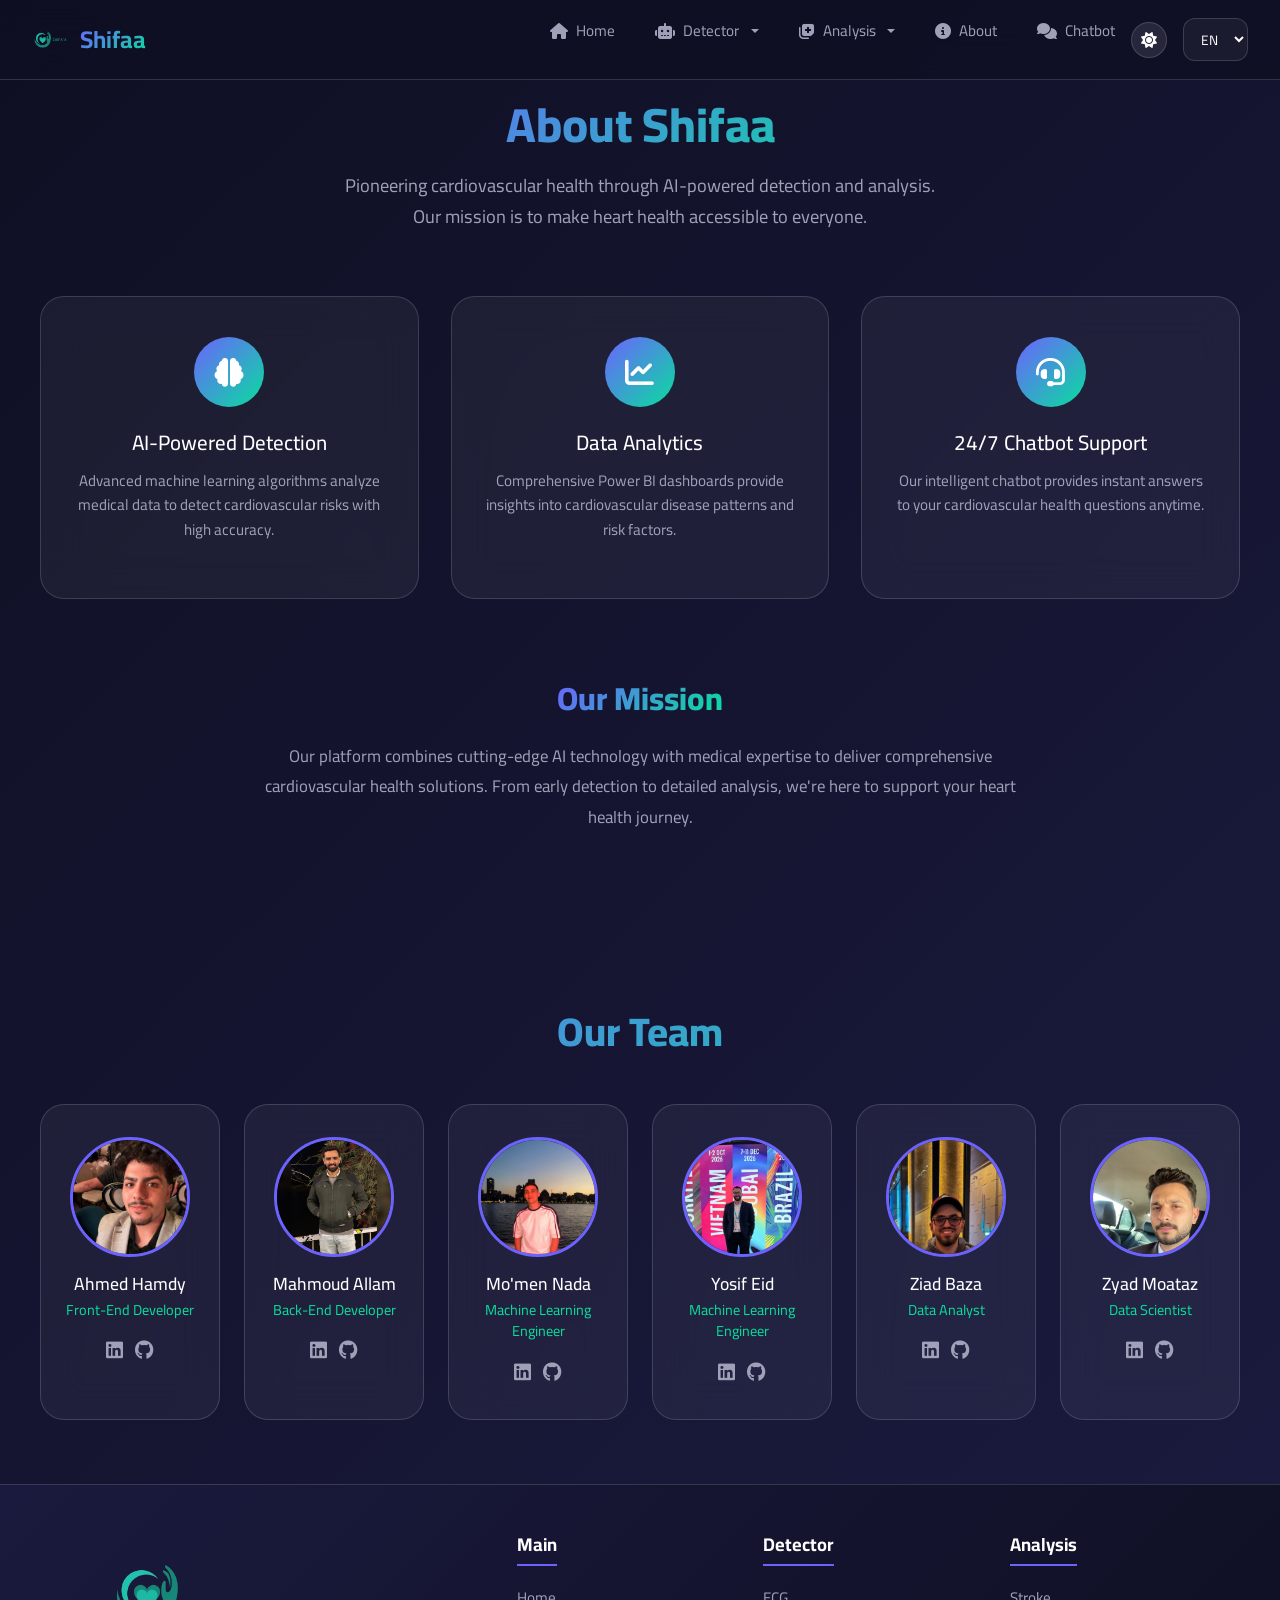
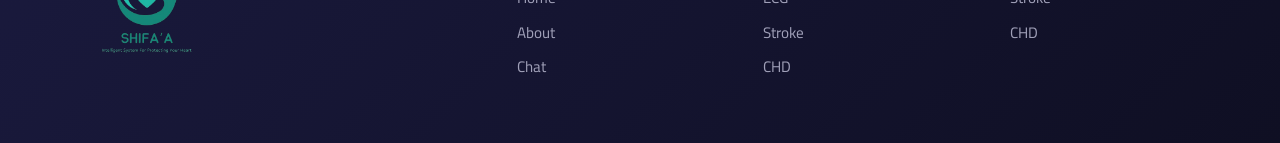
==== commit 911275a0: "Add live interactive analysis dashboards, fix navbar and form bugs - Replace static Power BI dashboa" ====
--- a/Application/templates/about.html
+++ b/Application/templates/about.html
@@ -61,7 +61,6 @@
                 </div>
             </div>
             <div class="n-button-wrap">
-                <a href="/" class="n-button"><i class="fa-solid fa-rocket"></i> Get Started</a>
                 <select class="lang-select">
                     <option value="en" selected>EN</option>
                     <option value="ar">AR</option>
@@ -108,7 +107,7 @@
                         <div class="teamMember">
                             <img src="../static/images/Ahmed%20Hamdy.jpeg" alt="Ahmed Hamdy" class="team-avatar-img">
                             <h4>Ahmed Hamdy</h4>
-                            <p>MLOPS Engineer</p>
+                            <p>Front-End Developer</p>
                             <div class="social-links">
                                 <a href="#"><i class="fa-brands fa-linkedin"></i></a>
                                 <a href="#"><i class="fa-brands fa-github"></i></a>
@@ -117,7 +116,7 @@
                         <div class="teamMember">
                             <img src="../static/images/Mahmoud%20Allam.jpeg" alt="Mahmoud Allam" class="team-avatar-img">
                             <h4>Mahmoud Allam</h4>
-                            <p>BI Engineer</p>
+                            <p>Back-End Developer</p>
                             <div class="social-links">
                                 <a href="#"><i class="fa-brands fa-linkedin"></i></a>
                                 <a href="#"><i class="fa-brands fa-github"></i></a>
@@ -126,7 +125,7 @@
                         <div class="teamMember">
                             <img src="../static/images/Mo'men%20Nada.jpeg" alt="Mo'men Nada" class="team-avatar-img">
                             <h4>Mo'men Nada</h4>
-                            <p>Data Analyst</p>
+                            <p>Machine Learning Engineer</p>
                             <div class="social-links">
                                 <a href="#"><i class="fa-brands fa-linkedin"></i></a>
                                 <a href="#"><i class="fa-brands fa-github"></i></a>
@@ -135,7 +134,7 @@
                         <div class="teamMember">
                             <img src="../static/images/Yosif%20Eid.jpeg" alt="Yosif Eid" class="team-avatar-img">
                             <h4>Yosif Eid</h4>
-                            <p>Web Developer</p>
+                            <p>Machine Learning Engineer</p>
                             <div class="social-links">
                                 <a href="#"><i class="fa-brands fa-linkedin"></i></a>
                                 <a href="#"><i class="fa-brands fa-github"></i></a>
@@ -144,7 +143,7 @@
                         <div class="teamMember">
                             <img src="../static/images/Ziad%20Baza.jpeg" alt="Ziad Baza" class="team-avatar-img">
                             <h4>Ziad Baza</h4>
-                            <p>Team Member</p>
+                            <p>Data Analyst</p>
                             <div class="social-links">
                                 <a href="#"><i class="fa-brands fa-linkedin"></i></a>
                                 <a href="#"><i class="fa-brands fa-github"></i></a>
@@ -153,7 +152,7 @@
                         <div class="teamMember">
                             <img src="../static/images/Zyad%20Moataz.jfif" alt="Zyad Moataz" class="team-avatar-img">
                             <h4>Zyad Moataz</h4>
-                            <p>Team Member</p>
+                            <p>Data Scientist</p>
                             <div class="social-links">
                                 <a href="#"><i class="fa-brands fa-linkedin"></i></a>
                                 <a href="#"><i class="fa-brands fa-github"></i></a>
--- a/Application/static/Styles/detector.css
+++ b/Application/static/Styles/detector.css
@@ -119,12 +119,19 @@
   position: fixed;
   top: 0;
   left: 0;
+  right: 0;
   z-index: 999;
   background: rgba(15, 15, 35, 0.8);
   backdrop-filter: blur(20px);
   -webkit-backdrop-filter: blur(20px);
   border-bottom: 1px solid var(--border-glass);
-  transition: var(--transition);
+  transition: background 0.3s ease, box-shadow 0.3s ease, border-color 0.3s ease, padding 0.3s ease;
+  /* Force its own compositor layer: fixed + backdrop-filter otherwise flickers/
+     disappears during scroll on Chromium (Chrome/Edge) on Windows. will-change
+     is deliberately NOT used here — leaving it on permanently is a known
+     anti-pattern and was itself causing the navbar to blank out on class/DOM
+     changes (theme toggle, dynamic content) on some GPU drivers. */
+  transform: translateZ(0);
 }
 
 .n-wrapper.scrolled {
@@ -1197,19 +1204,50 @@
 }
 
 .chart-card {
+    position: relative;
     background: var(--bg-card);
     backdrop-filter: blur(20px);
     border: 1px solid var(--border-glass);
     border-radius: var(--radius-lg);
     padding: 2.5rem;
     box-shadow: var(--shadow-glass);
+    overflow: hidden;
+}
+
+.chart-card::before {
+    content: "";
+    position: absolute;
+    inset: 0;
+    border-radius: var(--radius-lg);
+    padding: 1px;
+    background: var(--gradient-primary);
+    opacity: 0.3;
+    -webkit-mask: linear-gradient(#fff 0 0) content-box, linear-gradient(#fff 0 0);
+    -webkit-mask-composite: xor;
+    mask-composite: exclude;
+    pointer-events: none;
+    animation: chartGlow 3s ease-in-out infinite;
+}
+
+@keyframes chartGlow {
+    0%, 100% { opacity: 0.15; }
+    50% { opacity: 0.5; }
+}
+
+.chart-toolbar {
+    display: flex;
+    align-items: center;
+    justify-content: space-between;
+    flex-wrap: wrap;
+    gap: 1rem;
+    margin-bottom: 2rem;
 }
 
 .chart-title {
-    text-align: center;
+    text-align: left;
     font-size: 2rem;
     font-weight: 800;
-    margin-bottom: 2rem;
+    margin-bottom: 0;
     background: var(--gradient-primary);
     -webkit-background-clip: text;
     -webkit-text-fill-color: transparent;
@@ -1218,6 +1256,54 @@
 
 .chart-title i {
     -webkit-text-fill-color: var(--accent);
+}
+
+.chart-status {
+    display: flex;
+    align-items: center;
+    gap: 1rem;
+}
+
+.chart-live-badge {
+    display: inline-flex;
+    align-items: center;
+    gap: 0.45rem;
+    padding: 0.35rem 0.8rem;
+    border-radius: 999px;
+    background: rgba(8, 222, 157, 0.12);
+    border: 1px solid rgba(8, 222, 157, 0.35);
+    color: #6ee7b7;
+    font-weight: 700;
+    font-size: 0.75rem;
+    letter-spacing: 0.06em;
+    white-space: nowrap;
+}
+
+.chart-live-dot {
+    width: 8px;
+    height: 8px;
+    border-radius: 50%;
+    background: #08de9d;
+    animation: liveDotPulse 1.8s infinite;
+}
+
+@keyframes liveDotPulse {
+    0% { box-shadow: 0 0 0 0 rgba(8, 222, 157, 0.55); }
+    70% { box-shadow: 0 0 0 8px rgba(8, 222, 157, 0); }
+    100% { box-shadow: 0 0 0 0 rgba(8, 222, 157, 0); }
+}
+
+.chart-updated {
+    display: flex;
+    align-items: center;
+    gap: 0.4rem;
+    font-size: 0.85rem;
+    color: var(--text-secondary);
+    white-space: nowrap;
+}
+
+@media screen and (max-width: 576px) {
+    .chart-toolbar { flex-direction: column; align-items: flex-start; }
 }
 
 .chart-image {
@@ -1236,6 +1322,237 @@
 .chart-divider svg {
     max-width: 100%;
     height: auto;
+}
+
+/* --- Interactive analysis dashboard (KPI tiles, filters, live charts) --- */
+
+.dash-filter-row {
+    display: flex;
+    align-items: center;
+    justify-content: space-between;
+    flex-wrap: wrap;
+    gap: 1rem;
+    margin-bottom: 1.75rem;
+}
+
+.dash-filter-label {
+    font-size: 0.85rem;
+    color: var(--text-secondary);
+    font-weight: 600;
+    letter-spacing: 0.03em;
+}
+
+.dash-filter-pills {
+    display: inline-flex;
+    gap: 0.4rem;
+    padding: 0.3rem;
+    border-radius: 999px;
+    background: rgba(255, 255, 255, 0.05);
+    border: 1px solid var(--border-glass);
+}
+
+.dash-pill {
+    border: none;
+    background: transparent;
+    color: var(--text-secondary);
+    font-weight: 600;
+    font-size: 0.85rem;
+    padding: 0.45rem 1.1rem;
+    border-radius: 999px;
+    cursor: pointer;
+    transition: var(--transition);
+}
+
+.dash-pill:hover {
+    color: var(--text-primary);
+}
+
+.dash-pill.active {
+    background: var(--gradient-primary);
+    color: #0f0f23;
+}
+
+.kpi-grid {
+    display: grid;
+    grid-template-columns: repeat(auto-fit, minmax(140px, 1fr));
+    gap: 0.9rem;
+    margin-bottom: 2rem;
+}
+
+.kpi-tile {
+    padding: 1.1rem 1.2rem;
+    border-radius: var(--radius-md);
+    border: 1px solid var(--border-glass);
+    background: var(--gradient-card);
+    transition: var(--transition);
+}
+
+.kpi-tile:hover {
+    transform: translateY(-3px);
+    border-color: rgba(108, 99, 255, 0.4);
+}
+
+.kpi-icon {
+    width: 32px;
+    height: 32px;
+    border-radius: 10px;
+    display: flex;
+    align-items: center;
+    justify-content: center;
+    background: var(--bg-glass);
+    color: var(--accent);
+    font-size: 0.85rem;
+    margin-bottom: 0.6rem;
+}
+
+.kpi-tile.kpi-highlight .kpi-icon {
+    color: #ec4899;
+}
+
+.kpi-value {
+    font-size: 1.7rem;
+    font-weight: 800;
+    background: var(--gradient-primary);
+    -webkit-background-clip: text;
+    -webkit-text-fill-color: transparent;
+    background-clip: text;
+    line-height: 1.2;
+}
+
+.kpi-label {
+    font-size: 0.8rem;
+    color: var(--text-secondary);
+    margin-top: 0.2rem;
+}
+
+.kpi-tile.kpi-highlight {
+    border-color: rgba(236, 72, 153, 0.4);
+    background: rgba(236, 72, 153, 0.07);
+}
+
+.kpi-tile.kpi-highlight .kpi-value {
+    background: linear-gradient(135deg, #f472b6, #ec4899);
+    -webkit-background-clip: text;
+    background-clip: text;
+}
+
+.chart-grid {
+    display: grid;
+    grid-template-columns: repeat(auto-fit, minmax(280px, 1fr));
+    gap: 1.25rem;
+}
+
+.chart-panel {
+    padding: 1.5rem;
+    border-radius: var(--radius-md);
+    border: 1px solid var(--border-glass);
+    background: rgba(255, 255, 255, 0.03);
+    display: flex;
+    flex-direction: column;
+}
+
+.chart-panel h3 {
+    display: flex;
+    align-items: center;
+    justify-content: center;
+    gap: 0.5rem;
+    font-size: 0.9rem;
+    font-weight: 700;
+    color: var(--text-primary);
+    margin-bottom: 1rem;
+    text-align: center;
+}
+
+.chart-panel h3 i {
+    color: var(--accent);
+    font-size: 0.85rem;
+}
+
+.chart-canvas-wrap {
+    position: relative;
+    height: 220px;
+}
+
+.chart-panel canvas {
+    max-height: 220px;
+}
+
+.chart-panel.chart-panel-wide {
+    grid-column: 1 / -1;
+}
+
+.chart-legend {
+    display: flex;
+    flex-direction: column;
+    gap: 0.4rem;
+    margin-top: 1rem;
+    padding-top: 0.9rem;
+    border-top: 1px solid var(--border-glass);
+}
+
+.legend-item {
+    display: flex;
+    align-items: center;
+    gap: 0.5rem;
+    font-size: 0.78rem;
+}
+
+.legend-dot {
+    width: 8px;
+    height: 8px;
+    border-radius: 50%;
+    flex-shrink: 0;
+}
+
+.legend-label {
+    flex: 1;
+    color: var(--text-secondary);
+    white-space: nowrap;
+    overflow: hidden;
+    text-overflow: ellipsis;
+}
+
+.legend-value {
+    font-weight: 700;
+    color: var(--text-primary);
+}
+
+.chart-grid.is-loading {
+    opacity: 0.5;
+    pointer-events: none;
+    transition: var(--transition);
+}
+
+/* Staggered entrance for KPI tiles / chart panels */
+.kpi-tile,
+.chart-panel {
+    animation: dashFadeIn 0.5s ease both;
+    animation-delay: calc(var(--i, 0) * 70ms);
+}
+
+@keyframes dashFadeIn {
+    from { opacity: 0; transform: translateY(14px); }
+    to { opacity: 1; transform: translateY(0); }
+}
+
+.chart-live-badge.pulse-refresh {
+    box-shadow: 0 0 0 4px rgba(8, 222, 157, 0.18);
+}
+
+.dash-loading {
+    text-align: center;
+    color: var(--text-secondary);
+    padding: 3rem 0;
+    font-size: 0.95rem;
+}
+
+.dash-loading i {
+    margin-right: 0.5rem;
+    color: var(--accent);
+}
+
+@media screen and (max-width: 576px) {
+    .dash-filter-row { flex-direction: column; align-items: flex-start; }
 }
 
 /* Responsive */
